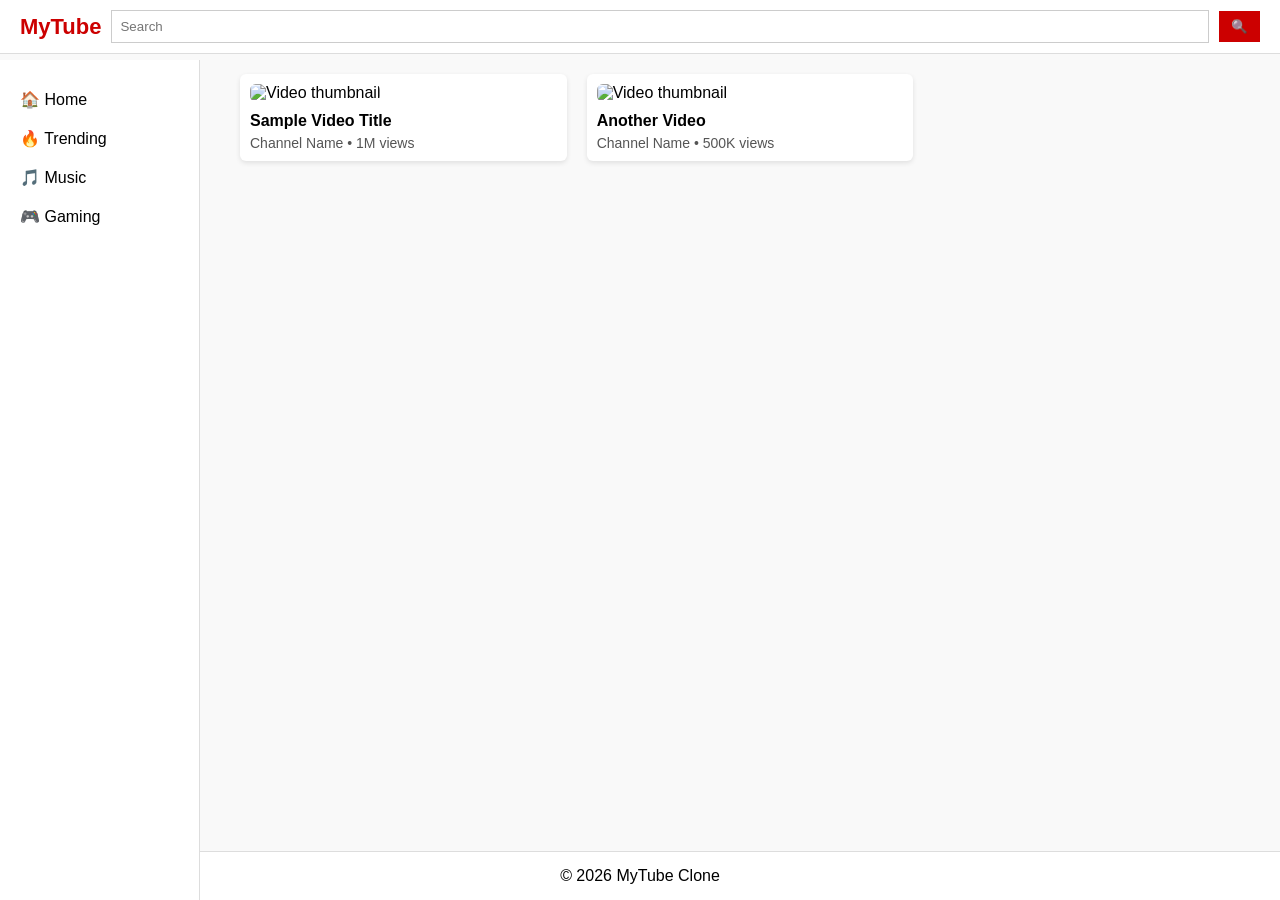
==== index.html @ cac151e8 "Initial commit" ====
<!DOCTYPE html>
<html lang="en">
<head>
  <meta charset="UTF-8">
  <meta name="viewport" content="width=device-width, initial-scale=1.0">
  <title>YouTube Clone</title>
  <link rel="stylesheet" href="style.css">
</head>
<body>
  <!-- Header -->
  <header class="header">
    <div class="logo">MyTube</div>
    <input type="text" placeholder="Search" class="search-bar">
    <button class="search-btn">🔍</button>
  </header>

  <!-- Sidebar -->
  <aside class="sidebar">
    <ul>
      <li>🏠 Home</li>
      <li>🔥 Trending</li>
      <li>🎵 Music</li>
      <li>🎮 Gaming</li>
    </ul>
  </aside>

  <!-- Main Content -->
  <main class="main-content">
    <div class="video-grid">
      <div class="video-card">
        <img src="https://via.placeholder.com/300x180" alt="Video thumbnail">
        <h3>Sample Video Title</h3>
        <p>Channel Name • 1M views</p>
      </div>
      <div class="video-card">
        <img src="https://via.placeholder.com/300x180" alt="Video thumbnail">
        <h3>Another Video</h3>
        <p>Channel Name • 500K views</p>
      </div>
      <!-- Add more video cards -->
    </div>
  </main>

  <!-- Footer -->
  <footer class="footer">
    <p>© 2026 MyTube Clone</p>
  </footer>
</body>
</html>
---- style.css ----
/* Reset */
* {
  margin: 0;
  padding: 0;
  box-sizing: border-box;
}

body {
  font-family: Arial, sans-serif;
  background: #f9f9f9;
  display: flex;
  flex-direction: column;
  min-height: 100vh;
}

/* Header */
.header {
  display: flex;
  align-items: center;
  justify-content: space-between;
  background: #fff;
  padding: 10px 20px;
  border-bottom: 1px solid #ddd;
}

.logo {
  font-size: 22px;
  font-weight: bold;
  color: #cc0000;
}

.search-bar {
  flex: 1;
  margin: 0 10px;
  padding: 8px;
  border: 1px solid #ccc;
}

.search-btn {
  padding: 8px 12px;
  background: #cc0000;
  color: #fff;
  border: none;
  cursor: pointer;
}

/* Sidebar */
.sidebar {
  width: 200px;
  background: #fff;
  border-right: 1px solid #ddd;
  padding: 20px;
  position: fixed;
  top: 60px;
  bottom: 0;
}

.sidebar ul {
  list-style: none;
}

.sidebar li {
  padding: 10px 0;
  cursor: pointer;
}

/* Main Content */
.main-content {
  margin-left: 220px;
  padding: 20px;
  flex: 1;
}

.video-grid {
  display: grid;
  grid-template-columns: repeat(auto-fill, minmax(300px, 1fr));
  gap: 20px;
}

.video-card {
  background: #fff;
  padding: 10px;
  border-radius: 6px;
  box-shadow: 0 2px 5px rgba(0,0,0,0.1);
}

.video-card img {
  width: 100%;
  border-radius: 6px;
}

.video-card h3 {
  margin: 10px 0 5px;
  font-size: 16px;
}

.video-card p {
  color: #555;
  font-size: 14px;
}

/* Footer */
.footer {
  text-align: center;
  padding: 15px;
  background: #fff;
  border-top: 1px solid #ddd;
}
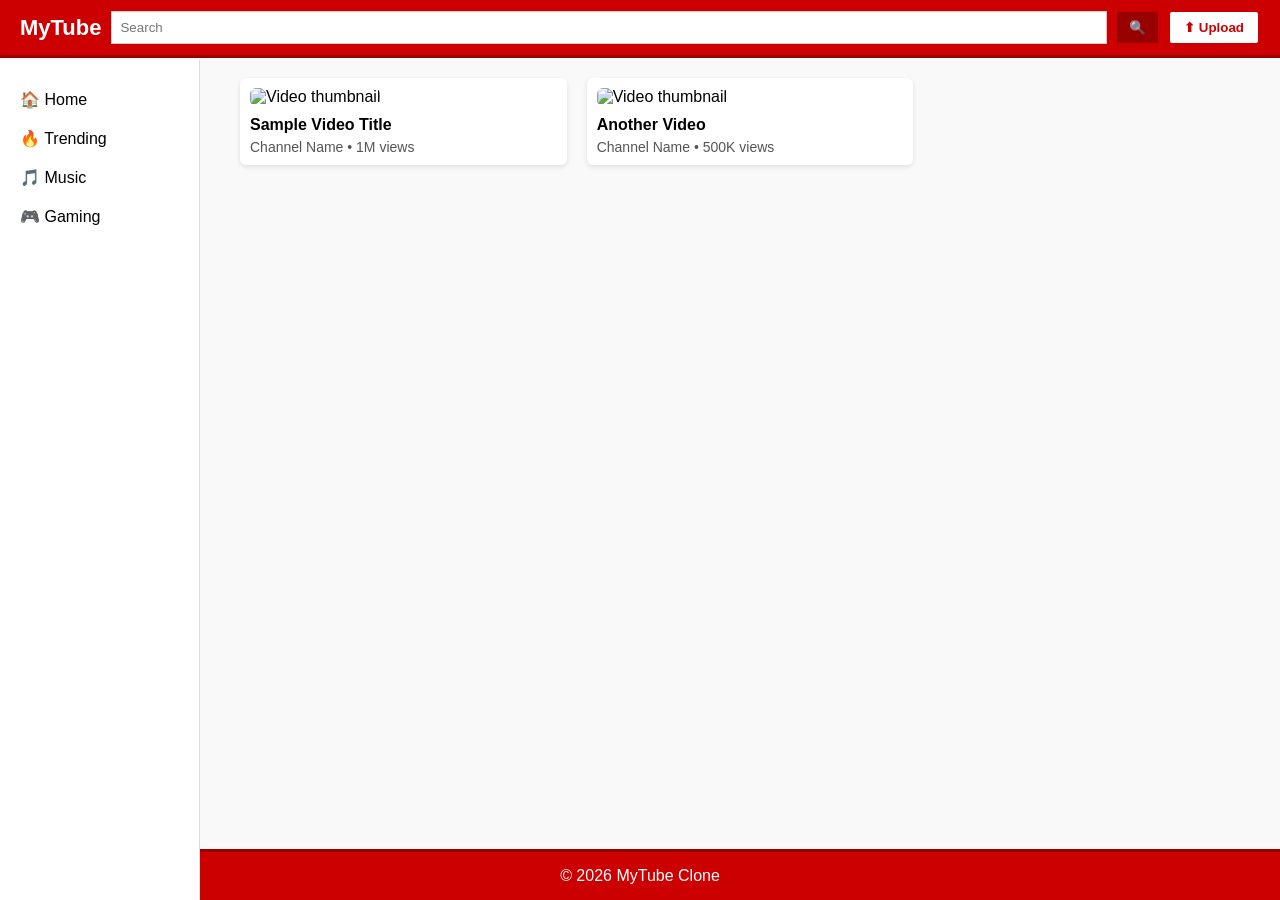
==== commit 8c9a7da8: "add upload video button" ====
--- a/index.html
+++ b/index.html
@@ -7,12 +7,13 @@
   <link rel="stylesheet" href="style.css">
 </head>
 <body>
-  <!-- Header -->
   <header class="header">
-    <div class="logo">MyTube</div>
-    <input type="text" placeholder="Search" class="search-bar">
-    <button class="search-btn">🔍</button>
-  </header>
+  <div class="logo">MyTube</div>
+  <input type="text" placeholder="Search" class="search-bar">
+  <button class="search-btn">🔍</button>
+  <button class="upload-btn">⬆ Upload</button>
+</header>
+
 
   <!-- Sidebar -->
   <aside class="sidebar">
--- a/style.css
+++ b/style.css
@@ -106,3 +106,58 @@
   background: #fff;
   border-top: 1px solid #ddd;
 }
+/* Header */
+.header {
+  display: flex;
+  align-items: center;
+  justify-content: space-between;
+  background: #cc0000; /* strong red */
+  padding: 10px 20px;
+  border-bottom: 3px solid #990000; /* darker red accent */
+}
+
+.logo {
+  font-size: 22px;
+  font-weight: bold;
+  color: #fff; /* white text on red */
+}
+
+.search-bar {
+  flex: 1;
+  margin: 0 10px;
+  padding: 8px;
+  border: 1px solid #ccc;
+}
+
+.search-btn {
+  padding: 8px 12px;
+  background: #990000; /* darker red button */
+  color: #fff;
+  border: none;
+  cursor: pointer;
+}
+
+/* Footer */
+.footer {
+  text-align: center;
+  padding: 15px;
+  background: #cc0000; /* same red as header */
+  border-top: 3px solid #990000; /* darker red accent */
+  color: #fff; /* white text */
+}
+.upload-btn {
+  padding: 8px 14px;
+  margin-left: 10px;
+  background: #fff;        /* white button */
+  color: #cc0000;          /* red text */
+  border: 2px solid #cc0000;
+  border-radius: 4px;
+  cursor: pointer;
+  font-weight: bold;
+  transition: all 0.3s ease;
+}
+
+.upload-btn:hover {
+  background: #cc0000;     /* red background on hover */
+  color: #fff;             /* white text */
+}
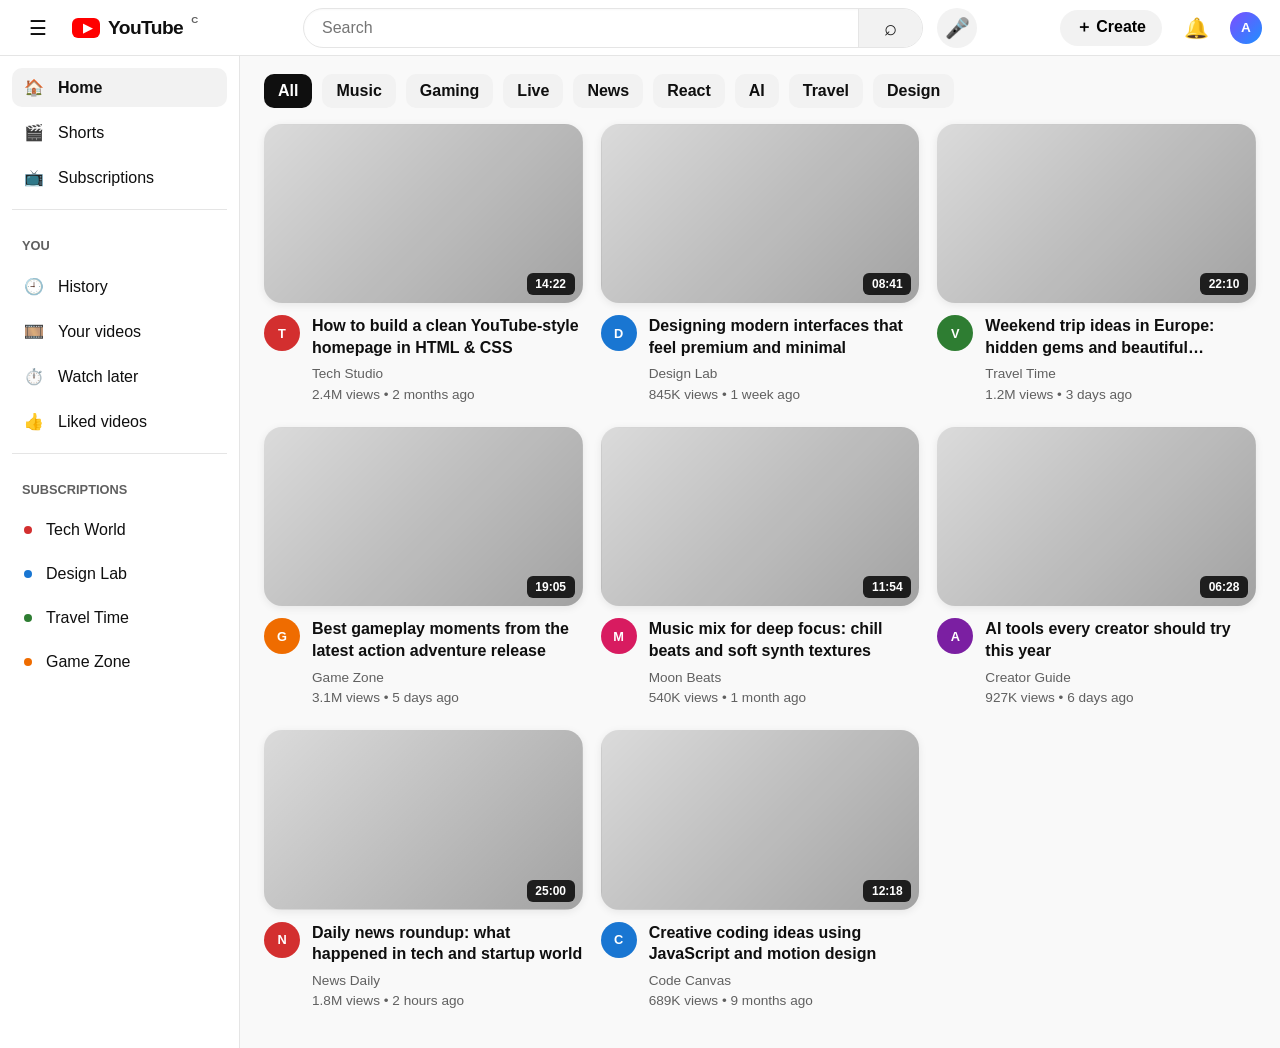
==== commit f44ed648: "change in layout" ====
--- a/index.html
+++ b/index.html
@@ -1,50 +1,196 @@
 <!DOCTYPE html>
 <html lang="en">
-<head>
-  <meta charset="UTF-8">
-  <meta name="viewport" content="width=device-width, initial-scale=1.0">
-  <title>YouTube Clone</title>
-  <link rel="stylesheet" href="style.css">
-</head>
-<body>
-  <header class="header">
-  <div class="logo">MyTube</div>
-  <input type="text" placeholder="Search" class="search-bar">
-  <button class="search-btn">🔍</button>
-  <button class="upload-btn">⬆ Upload</button>
-</header>
+  <head>
+    <meta charset="UTF-8" />
+    <meta name="viewport" content="width=device-width, initial-scale=1.0" />
+    <title>YouTube Clone</title>
+    <link rel="stylesheet" href="style.css" />
+  </head>
+  <body>
+    <header class="topbar">
+      <div class="left-controls">
+        <button class="icon-btn" aria-label="Menu">☰</button>
 
+        <div class="brand" aria-label="YouTube logo">
+          <div class="brand-mark">
+            <span>▶</span>
+          </div>
+          <span class="brand-text">YouTube</span>
+          <span class="country-code">C</span>
+        </div>
+      </div>
 
-  <!-- Sidebar -->
-  <aside class="sidebar">
-    <ul>
-      <li>🏠 Home</li>
-      <li>🔥 Trending</li>
-      <li>🎵 Music</li>
-      <li>🎮 Gaming</li>
-    </ul>
-  </aside>
+      <div class="search-area">
+        <div class="search-wrap">
+          <input type="text" placeholder="Search" aria-label="Search" />
+          <button class="search-btn" aria-label="Search button">⌕</button>
+        </div>
+        <button class="icon-btn mic-btn" aria-label="Voice search">🎤</button>
+      </div>
 
-  <!-- Main Content -->
-  <main class="main-content">
-    <div class="video-grid">
-      <div class="video-card">
-        <img src="https://via.placeholder.com/300x180" alt="Video thumbnail">
-        <h3>Sample Video Title</h3>
-        <p>Channel Name • 1M views</p>
+      <div class="right-controls">
+        <button class="create-btn">＋ Create</button>
+        <button class="icon-btn" aria-label="Notifications">🔔</button>
+        <div class="profile-avatar">A</div>
       </div>
-      <div class="video-card">
-        <img src="https://via.placeholder.com/300x180" alt="Video thumbnail">
-        <h3>Another Video</h3>
-        <p>Channel Name • 500K views</p>
-      </div>
-      <!-- Add more video cards -->
+    </header>
+
+    <div class="content-wrap">
+      <aside class="sidebar">
+        <nav class="nav-section">
+          <a class="nav-item active" href="#"><span>🏠</span>Home</a>
+          <a class="nav-item" href="#"><span>🎬</span>Shorts</a>
+          <a class="nav-item" href="#"><span>📺</span>Subscriptions</a>
+        </nav>
+
+        <div class="divider"></div>
+
+        <nav class="nav-section">
+          <h4>You</h4>
+          <a class="nav-item" href="#"><span>🕘</span>History</a>
+          <a class="nav-item" href="#"><span>🎞️</span>Your videos</a>
+          <a class="nav-item" href="#"><span>⏱️</span>Watch later</a>
+          <a class="nav-item" href="#"><span>👍</span>Liked videos</a>
+        </nav>
+
+        <div class="divider"></div>
+
+        <nav class="nav-section">
+          <h4>Subscriptions</h4>
+          <a class="nav-item" href="#"><span class="dot red"></span>Tech World</a>
+          <a class="nav-item" href="#"><span class="dot blue"></span>Design Lab</a>
+          <a class="nav-item" href="#"><span class="dot green"></span>Travel Time</a>
+          <a class="nav-item" href="#"><span class="dot orange"></span>Game Zone</a>
+        </nav>
+      </aside>
+
+      <main class="main-panel">
+        <div class="chip-row">
+          <button class="chip active">All</button>
+          <button class="chip">Music</button>
+          <button class="chip">Gaming</button>
+          <button class="chip">Live</button>
+          <button class="chip">News</button>
+          <button class="chip">React</button>
+          <button class="chip">AI</button>
+          <button class="chip">Travel</button>
+          <button class="chip">Design</button>
+        </div>
+
+        <section class="video-grid">
+          <article class="video-card">
+            <div class="thumbnail thumb-one">
+              <span class="time-badge">14:22</span>
+            </div>
+            <div class="video-meta">
+              <div class="channel-avatar red">T</div>
+              <div class="video-info">
+                <h3>How to build a clean YouTube-style homepage in HTML & CSS</h3>
+                <p>Tech Studio</p>
+                <p>2.4M views • 2 months ago</p>
+              </div>
+            </div>
+          </article>
+
+          <article class="video-card">
+            <div class="thumbnail thumb-two">
+              <span class="time-badge">08:41</span>
+            </div>
+            <div class="video-meta">
+              <div class="channel-avatar blue">D</div>
+              <div class="video-info">
+                <h3>Designing modern interfaces that feel premium and minimal</h3>
+                <p>Design Lab</p>
+                <p>845K views • 1 week ago</p>
+              </div>
+            </div>
+          </article>
+
+          <article class="video-card">
+            <div class="thumbnail thumb-three">
+              <span class="time-badge">22:10</span>
+            </div>
+            <div class="video-meta">
+              <div class="channel-avatar green">V</div>
+              <div class="video-info">
+                <h3>Weekend trip ideas in Europe: hidden gems and beautiful coastlines</h3>
+                <p>Travel Time</p>
+                <p>1.2M views • 3 days ago</p>
+              </div>
+            </div>
+          </article>
+
+          <article class="video-card">
+            <div class="thumbnail thumb-four">
+              <span class="time-badge">19:05</span>
+            </div>
+            <div class="video-meta">
+              <div class="channel-avatar orange">G</div>
+              <div class="video-info">
+                <h3>Best gameplay moments from the latest action adventure release</h3>
+                <p>Game Zone</p>
+                <p>3.1M views • 5 days ago</p>
+              </div>
+            </div>
+          </article>
+
+          <article class="video-card">
+            <div class="thumbnail thumb-five">
+              <span class="time-badge">11:54</span>
+            </div>
+            <div class="video-meta">
+              <div class="channel-avatar pink">M</div>
+              <div class="video-info">
+                <h3>Music mix for deep focus: chill beats and soft synth textures</h3>
+                <p>Moon Beats</p>
+                <p>540K views • 1 month ago</p>
+              </div>
+            </div>
+          </article>
+
+          <article class="video-card">
+            <div class="thumbnail thumb-six">
+              <span class="time-badge">06:28</span>
+            </div>
+            <div class="video-meta">
+              <div class="channel-avatar purple">A</div>
+              <div class="video-info">
+                <h3>AI tools every creator should try this year</h3>
+                <p>Creator Guide</p>
+                <p>927K views • 6 days ago</p>
+              </div>
+            </div>
+          </article>
+
+          <article class="video-card">
+            <div class="thumbnail thumb-seven">
+              <span class="time-badge">25:00</span>
+            </div>
+            <div class="video-meta">
+              <div class="channel-avatar red">N</div>
+              <div class="video-info">
+                <h3>Daily news roundup: what happened in tech and startup world</h3>
+                <p>News Daily</p>
+                <p>1.8M views • 2 hours ago</p>
+              </div>
+            </div>
+          </article>
+
+          <article class="video-card">
+            <div class="thumbnail thumb-eight">
+              <span class="time-badge">12:18</span>
+            </div>
+            <div class="video-meta">
+              <div class="channel-avatar blue">C</div>
+              <div class="video-info">
+                <h3>Creative coding ideas using JavaScript and motion design</h3>
+                <p>Code Canvas</p>
+                <p>689K views • 9 months ago</p>
+              </div>
+            </div>
+          </article>
+        </section>
+      </main>
     </div>
-  </main>
-
-  <!-- Footer -->
-  <footer class="footer">
-    <p>© 2026 MyTube Clone</p>
-  </footer>
-</body>
+  </body>
 </html>
--- a/style.css
+++ b/style.css
@@ -1,163 +1,435 @@
-/* Reset */
+:root {
+  --bg: #f9f9f9;
+  --panel: #ffffff;
+  --text: #0f0f0f;
+  --muted: #606060;
+  --line: #e5e5e5;
+  --hover: #f2f2f2;
+  --chip: #f2f2f2;
+  --chip-active: #0f0f0f;
+  --chip-active-text: #ffffff;
+  --red: #ff0000;
+}
+
 * {
+  box-sizing: border-box;
   margin: 0;
   padding: 0;
-  box-sizing: border-box;
+}
+
+html {
+  scroll-behavior: smooth;
 }
 
 body {
-  font-family: Arial, sans-serif;
-  background: #f9f9f9;
+  background: var(--bg);
+  color: var(--text);
+  font-family: Arial, Helvetica, sans-serif;
+}
+
+button,
+input {
+  font: inherit;
+}
+
+button {
+  cursor: pointer;
+  border: none;
+  background: transparent;
+}
+
+.topbar {
+  position: sticky;
+  top: 0;
+  z-index: 20;
+  display: flex;
+  align-items: center;
+  justify-content: space-between;
+  gap: 20px;
+  height: 56px;
+  padding: 0 18px;
+  background: rgba(255, 255, 255, 0.96);
+  backdrop-filter: blur(8px);
+  border-bottom: 1px solid var(--line);
+}
+
+.left-controls,
+.right-controls,
+.search-area {
+  display: flex;
+  align-items: center;
+}
+
+.left-controls {
+  gap: 14px;
+  min-width: 220px;
+}
+
+.right-controls {
+  gap: 14px;
+  min-width: 220px;
+  justify-content: flex-end;
+}
+
+.icon-btn {
+  display: inline-flex;
+  align-items: center;
+  justify-content: center;
+  width: 40px;
+  height: 40px;
+  border-radius: 50%;
+  font-size: 20px;
+  color: var(--text);
+  transition: background 0.2s ease;
+}
+
+.icon-btn:hover {
+  background: var(--hover);
+}
+
+.brand {
+  display: flex;
+  align-items: center;
+  gap: 8px;
+  font-weight: 700;
+}
+
+.brand-mark {
+  display: flex;
+  align-items: center;
+  justify-content: center;
+  width: 28px;
+  height: 20px;
+  background: var(--red);
+  border-radius: 6px;
+  color: #fff;
+  font-size: 12px;
+  padding-left: 2px;
+}
+
+.brand-text {
+  font-size: 1.2rem;
+  letter-spacing: -0.03em;
+}
+
+.country-code {
+  font-size: 0.6rem;
+  color: var(--muted);
+  transform: translateY(-8px);
+}
+
+.search-area {
+  flex: 1;
+  justify-content: center;
+  gap: 14px;
+}
+
+.search-wrap {
+  display: flex;
+  align-items: center;
+  width: min(100%, 620px);
+  height: 40px;
+  border: 1px solid var(--line);
+  background: #fff;
+  border-radius: 999px;
+  overflow: hidden;
+  box-shadow: inset 0 1px 2px rgba(0, 0, 0, 0.03);
+}
+
+.search-wrap input {
+  flex: 1;
+  height: 100%;
+  border: none;
+  outline: none;
+  padding: 0 18px;
+  font-size: 1rem;
+  background: transparent;
+}
+
+.search-btn {
+  width: 64px;
+  height: 100%;
+  background: var(--chip);
+  border-left: 1px solid var(--line);
+  font-size: 22px;
+  color: #1f1f1f;
+}
+
+.mic-btn {
+  background: var(--chip);
+}
+
+.create-btn {
+  display: inline-flex;
+  align-items: center;
+  justify-content: center;
+  gap: 8px;
+  height: 36px;
+  padding: 0 16px;
+  border-radius: 999px;
+  background: var(--chip);
+  font-weight: 600;
+}
+
+.profile-avatar {
+  display: flex;
+  align-items: center;
+  justify-content: center;
+  width: 32px;
+  height: 32px;
+  border-radius: 50%;
+  background: linear-gradient(135deg, #7c4dff, #1e90ff);
+  color: white;
+  font-weight: 700;
+  font-size: 0.85rem;
+}
+
+.content-wrap {
+  display: flex;
+  min-height: calc(100vh - 56px);
+}
+
+.sidebar {
+  width: 240px;
+  padding: 12px 12px 24px;
+  background: #fff;
+  border-right: 1px solid var(--line);
+}
+
+.nav-section {
   display: flex;
   flex-direction: column;
-  min-height: 100vh;
-}
-
-/* Header */
-.header {
-  display: flex;
-  align-items: center;
-  justify-content: space-between;
-  background: #fff;
-  padding: 10px 20px;
-  border-bottom: 1px solid #ddd;
-}
-
-.logo {
-  font-size: 22px;
-  font-weight: bold;
-  color: #cc0000;
-}
-
-.search-bar {
+  gap: 6px;
+}
+
+.nav-section h4 {
+  margin: 16px 10px 8px;
+  font-size: 0.8rem;
+  color: var(--muted);
+  text-transform: uppercase;
+}
+
+.nav-item {
+  display: flex;
+  align-items: center;
+  gap: 14px;
+  padding: 10px 12px;
+  border-radius: 10px;
+  text-decoration: none;
+  color: var(--text);
+  font-weight: 500;
+  transition: background 0.2s ease;
+}
+
+.nav-item:hover {
+  background: var(--hover);
+}
+
+.nav-item.active {
+  background: #f2f2f2;
+  font-weight: 700;
+}
+
+.dot {
+  width: 8px;
+  height: 8px;
+  border-radius: 50%;
+  display: inline-block;
+}
+
+.red { background: #e53935; }
+.blue { background: #1e88e5; }
+.green { background: #43a047; }
+.orange { background: #fb8c00; }
+
+.divider {
+  height: 1px;
+  background: var(--line);
+  margin: 12px 0;
+}
+
+.main-panel {
   flex: 1;
-  margin: 0 10px;
-  padding: 8px;
-  border: 1px solid #ccc;
-}
-
-.search-btn {
-  padding: 8px 12px;
-  background: #cc0000;
-  color: #fff;
-  border: none;
-  cursor: pointer;
-}
-
-/* Sidebar */
-.sidebar {
-  width: 200px;
-  background: #fff;
-  border-right: 1px solid #ddd;
-  padding: 20px;
-  position: fixed;
-  top: 60px;
-  bottom: 0;
-}
-
-.sidebar ul {
-  list-style: none;
-}
-
-.sidebar li {
-  padding: 10px 0;
-  cursor: pointer;
-}
-
-/* Main Content */
-.main-content {
-  margin-left: 220px;
-  padding: 20px;
-  flex: 1;
+  padding: 12px 24px 36px;
+}
+
+.chip-row {
+  display: flex;
+  flex-wrap: wrap;
+  gap: 10px;
+  padding: 6px 0 16px;
+}
+
+.chip {
+  padding: 8px 14px;
+  border-radius: 10px;
+  background: var(--chip);
+  color: var(--text);
+  font-weight: 600;
+}
+
+.chip.active {
+  background: var(--chip-active);
+  color: var(--chip-active-text);
 }
 
 .video-grid {
   display: grid;
-  grid-template-columns: repeat(auto-fill, minmax(300px, 1fr));
-  gap: 20px;
+  grid-template-columns: repeat(auto-fit, minmax(260px, 1fr));
+  gap: 22px 18px;
 }
 
 .video-card {
-  background: #fff;
-  padding: 10px;
+  display: flex;
+  flex-direction: column;
+  gap: 12px;
+}
+
+.thumbnail {
+  position: relative;
+  width: 100%;
+  aspect-ratio: 16 / 9;
+  border-radius: 18px;
+  overflow: hidden;
+  background-size: cover;
+  background-position: center;
+  box-shadow: 0 2px 8px rgba(0, 0, 0, 0.08);
+}
+
+.thumb-one {
+  background-image: linear-gradient(135deg, rgba(0,0,0,0.12), rgba(0,0,0,0.35)), url('https://images.unsplash.com/photo-1498050108023-c5249f4df085?auto=format&fit=crop&w=900&q=80');
+}
+
+.thumb-two {
+  background-image: linear-gradient(135deg, rgba(0,0,0,0.12), rgba(0,0,0,0.35)), url('https://images.unsplash.com/photo-1522202176988-66273c2fd55f?auto=format&fit=crop&w=900&q=80');
+}
+
+.thumb-three {
+  background-image: linear-gradient(135deg, rgba(0,0,0,0.12), rgba(0,0,0,0.35)), url('https://images.unsplash.com/photo-1507525428034-b723cf961d3e?auto=format&fit=crop&w=900&q=80');
+}
+
+.thumb-four {
+  background-image: linear-gradient(135deg, rgba(0,0,0,0.12), rgba(0,0,0,0.35)), url('https://images.unsplash.com/photo-1542751371-adc38448a05e?auto=format&fit=crop&w=900&q=80');
+}
+
+.thumb-five {
+  background-image: linear-gradient(135deg, rgba(0,0,0,0.12), rgba(0,0,0,0.35)), url('https://images.unsplash.com/photo-1516280440614-37939bbacd81?auto=format&fit=crop&w=900&q=80');
+}
+
+.thumb-six {
+  background-image: linear-gradient(135deg, rgba(0,0,0,0.12), rgba(0,0,0,0.35)), url('https://images.unsplash.com/photo-1531482615713-2afd69097998?auto=format&fit=crop&w=900&q=80');
+}
+
+.thumb-seven {
+  background-image: linear-gradient(135deg, rgba(0,0,0,0.12), rgba(0,0,0,0.35)), url('https://images.unsplash.com/photo-1495020689067-958852a7765e?auto=format&fit=crop&w=900&q=80');
+}
+
+.thumb-eight {
+  background-image: linear-gradient(135deg, rgba(0,0,0,0.12), rgba(0,0,0,0.35)), url('https://images.unsplash.com/photo-1515879218367-8466d910aaa4?auto=format&fit=crop&w=900&q=80');
+}
+
+.time-badge {
+  position: absolute;
+  right: 8px;
+  bottom: 8px;
+  display: inline-flex;
+  align-items: center;
+  justify-content: center;
+  min-width: 48px;
+  height: 22px;
+  padding: 0 8px;
   border-radius: 6px;
-  box-shadow: 0 2px 5px rgba(0,0,0,0.1);
-}
-
-.video-card img {
-  width: 100%;
-  border-radius: 6px;
-}
-
-.video-card h3 {
-  margin: 10px 0 5px;
-  font-size: 16px;
-}
-
-.video-card p {
-  color: #555;
-  font-size: 14px;
-}
-
-/* Footer */
-.footer {
-  text-align: center;
-  padding: 15px;
-  background: #fff;
-  border-top: 1px solid #ddd;
-}
-/* Header */
-.header {
-  display: flex;
-  align-items: center;
-  justify-content: space-between;
-  background: #cc0000; /* strong red */
-  padding: 10px 20px;
-  border-bottom: 3px solid #990000; /* darker red accent */
-}
-
-.logo {
-  font-size: 22px;
-  font-weight: bold;
-  color: #fff; /* white text on red */
-}
-
-.search-bar {
-  flex: 1;
-  margin: 0 10px;
-  padding: 8px;
-  border: 1px solid #ccc;
-}
-
-.search-btn {
-  padding: 8px 12px;
-  background: #990000; /* darker red button */
-  color: #fff;
-  border: none;
-  cursor: pointer;
-}
-
-/* Footer */
-.footer {
-  text-align: center;
-  padding: 15px;
-  background: #cc0000; /* same red as header */
-  border-top: 3px solid #990000; /* darker red accent */
-  color: #fff; /* white text */
-}
-.upload-btn {
-  padding: 8px 14px;
-  margin-left: 10px;
-  background: #fff;        /* white button */
-  color: #cc0000;          /* red text */
-  border: 2px solid #cc0000;
-  border-radius: 4px;
-  cursor: pointer;
-  font-weight: bold;
-  transition: all 0.3s ease;
-}
-
-.upload-btn:hover {
-  background: #cc0000;     /* red background on hover */
-  color: #fff;             /* white text */
-}
+  background: rgba(15, 15, 15, 0.9);
+  color: white;
+  font-size: 0.75rem;
+  font-weight: 700;
+}
+
+.video-meta {
+  display: flex;
+  align-items: flex-start;
+  gap: 12px;
+}
+
+.channel-avatar {
+  display: flex;
+  align-items: center;
+  justify-content: center;
+  flex-shrink: 0;
+  width: 36px;
+  height: 36px;
+  border-radius: 50%;
+  color: white;
+  font-weight: 700;
+  font-size: 0.8rem;
+}
+
+.red { background: #d32f2f; }
+.blue { background: #1976d2; }
+.green { background: #2e7d32; }
+.orange { background: #ef6c00; }
+.pink { background: #d81b60; }
+.purple { background: #7b1fa2; }
+
+.video-info {
+  min-width: 0;
+}
+
+.video-info h3 {
+  font-size: 1rem;
+  line-height: 1.35;
+  margin-bottom: 6px;
+  display: -webkit-box;
+  -webkit-box-orient: vertical;
+  -webkit-line-clamp: 2;
+  overflow: hidden;
+}
+
+.video-info p {
+  font-size: 0.85rem;
+  color: var(--muted);
+  line-height: 1.5;
+}
+
+@media (max-width: 980px) {
+  .sidebar {
+    display: none;
+  }
+
+  .main-panel {
+    padding-left: 18px;
+    padding-right: 18px;
+  }
+}
+
+@media (max-width: 768px) {
+  .topbar {
+    gap: 10px;
+    padding: 0 12px;
+  }
+
+  .left-controls,
+  .right-controls {
+    min-width: auto;
+  }
+
+  .brand-text {
+    display: none;
+  }
+
+  .search-area {
+    gap: 8px;
+  }
+
+  .search-wrap {
+    width: 100%;
+  }
+
+  .create-btn {
+    display: none;
+  }
+
+  .video-grid {
+    grid-template-columns: 1fr;
+  }
+}
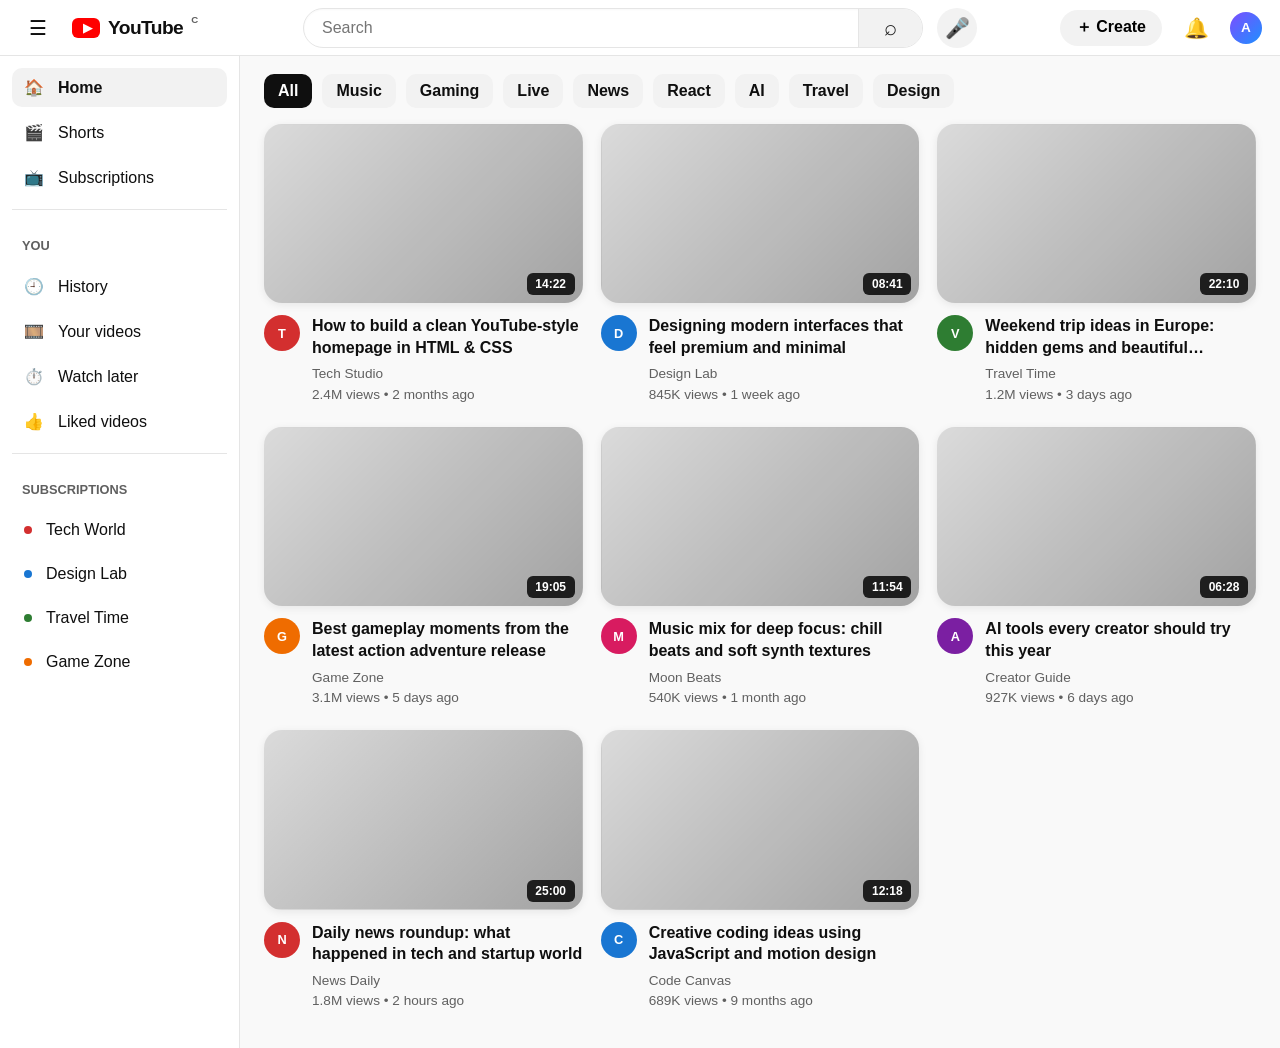
==== commit be0dfe2e: "make create option clickable" ====
--- a/index.html
+++ b/index.html
@@ -29,7 +29,14 @@
       </div>
 
       <div class="right-controls">
-        <button class="create-btn">＋ Create</button>
+        <div class="create-menu-wrapper">
+          <button class="create-btn" aria-label="Create options" aria-expanded="false" aria-controls="create-menu">＋ Create</button>
+          <div class="create-menu" id="create-menu" hidden>
+            <button type="button">Upload video</button>
+            <button type="button">Go live</button>
+            <button type="button">Create post</button>
+          </div>
+        </div>
         <button class="icon-btn" aria-label="Notifications">🔔</button>
         <div class="profile-avatar">A</div>
       </div>
@@ -192,5 +199,46 @@
         </section>
       </main>
     </div>
+
+    <script>
+      const createButton = document.querySelector('.create-btn');
+      const createMenu = document.getElementById('create-menu');
+      const createWrapper = document.querySelector('.create-menu-wrapper');
+
+      if (createButton && createMenu) {
+        createButton.addEventListener('click', (event) => {
+          event.stopPropagation();
+          const isExpanded = createButton.getAttribute('aria-expanded') === 'true';
+          createButton.setAttribute('aria-expanded', String(!isExpanded));
+          createMenu.hidden = isExpanded;
+        });
+      }
+
+      document.addEventListener('click', (event) => {
+        if (!createWrapper?.contains(event.target)) {
+          if (createButton) {
+            createButton.setAttribute('aria-expanded', 'false');
+          }
+          if (createMenu) {
+            createMenu.hidden = true;
+          }
+        }
+      });
+
+      document.querySelectorAll('.nav-item').forEach((item) => {
+        item.addEventListener('click', (event) => {
+          event.preventDefault();
+          document.querySelectorAll('.nav-item').forEach((nav) => nav.classList.remove('active'));
+          item.classList.add('active');
+        });
+      });
+
+      document.querySelectorAll('.chip').forEach((chip) => {
+        chip.addEventListener('click', () => {
+          document.querySelectorAll('.chip').forEach((item) => item.classList.remove('active'));
+          chip.classList.add('active');
+        });
+      });
+    </script>
   </body>
 </html>
--- a/style.css
+++ b/style.css
@@ -159,6 +159,10 @@
   background: var(--chip);
 }
 
+.create-menu-wrapper {
+  position: relative;
+}
+
 .create-btn {
   display: inline-flex;
   align-items: center;
@@ -169,6 +173,45 @@
   border-radius: 999px;
   background: var(--chip);
   font-weight: 600;
+}
+
+.create-btn[aria-expanded='true'] {
+  background: #e9e9e9;
+}
+
+.create-menu {
+  position: absolute;
+  top: calc(100% + 10px);
+  right: 0;
+  display: flex;
+  flex-direction: column;
+  min-width: 180px;
+  padding: 8px;
+  background: #fff;
+  border: 1px solid var(--line);
+  border-radius: 14px;
+  box-shadow: 0 16px 30px rgba(0, 0, 0, 0.12);
+  z-index: 30;
+  opacity: 1;
+  transform: translateY(0);
+  transition: opacity 0.2s ease, transform 0.2s ease;
+}
+
+.create-menu[hidden] {
+  display: none;
+}
+
+.create-menu button {
+  width: 100%;
+  padding: 10px 12px;
+  border-radius: 10px;
+  text-align: left;
+  color: var(--text);
+  font-weight: 500;
+}
+
+.create-menu button:hover {
+  background: var(--hover);
 }
 
 .profile-avatar {
@@ -271,6 +314,11 @@
 .chip.active {
   background: var(--chip-active);
   color: var(--chip-active-text);
+}
+
+.chip:hover,
+.nav-item:hover {
+  transform: translateY(-1px);
 }
 
 .video-grid {
@@ -381,6 +429,7 @@
   margin-bottom: 6px;
   display: -webkit-box;
   -webkit-box-orient: vertical;
+  line-clamp: 2;
   -webkit-line-clamp: 2;
   overflow: hidden;
 }
